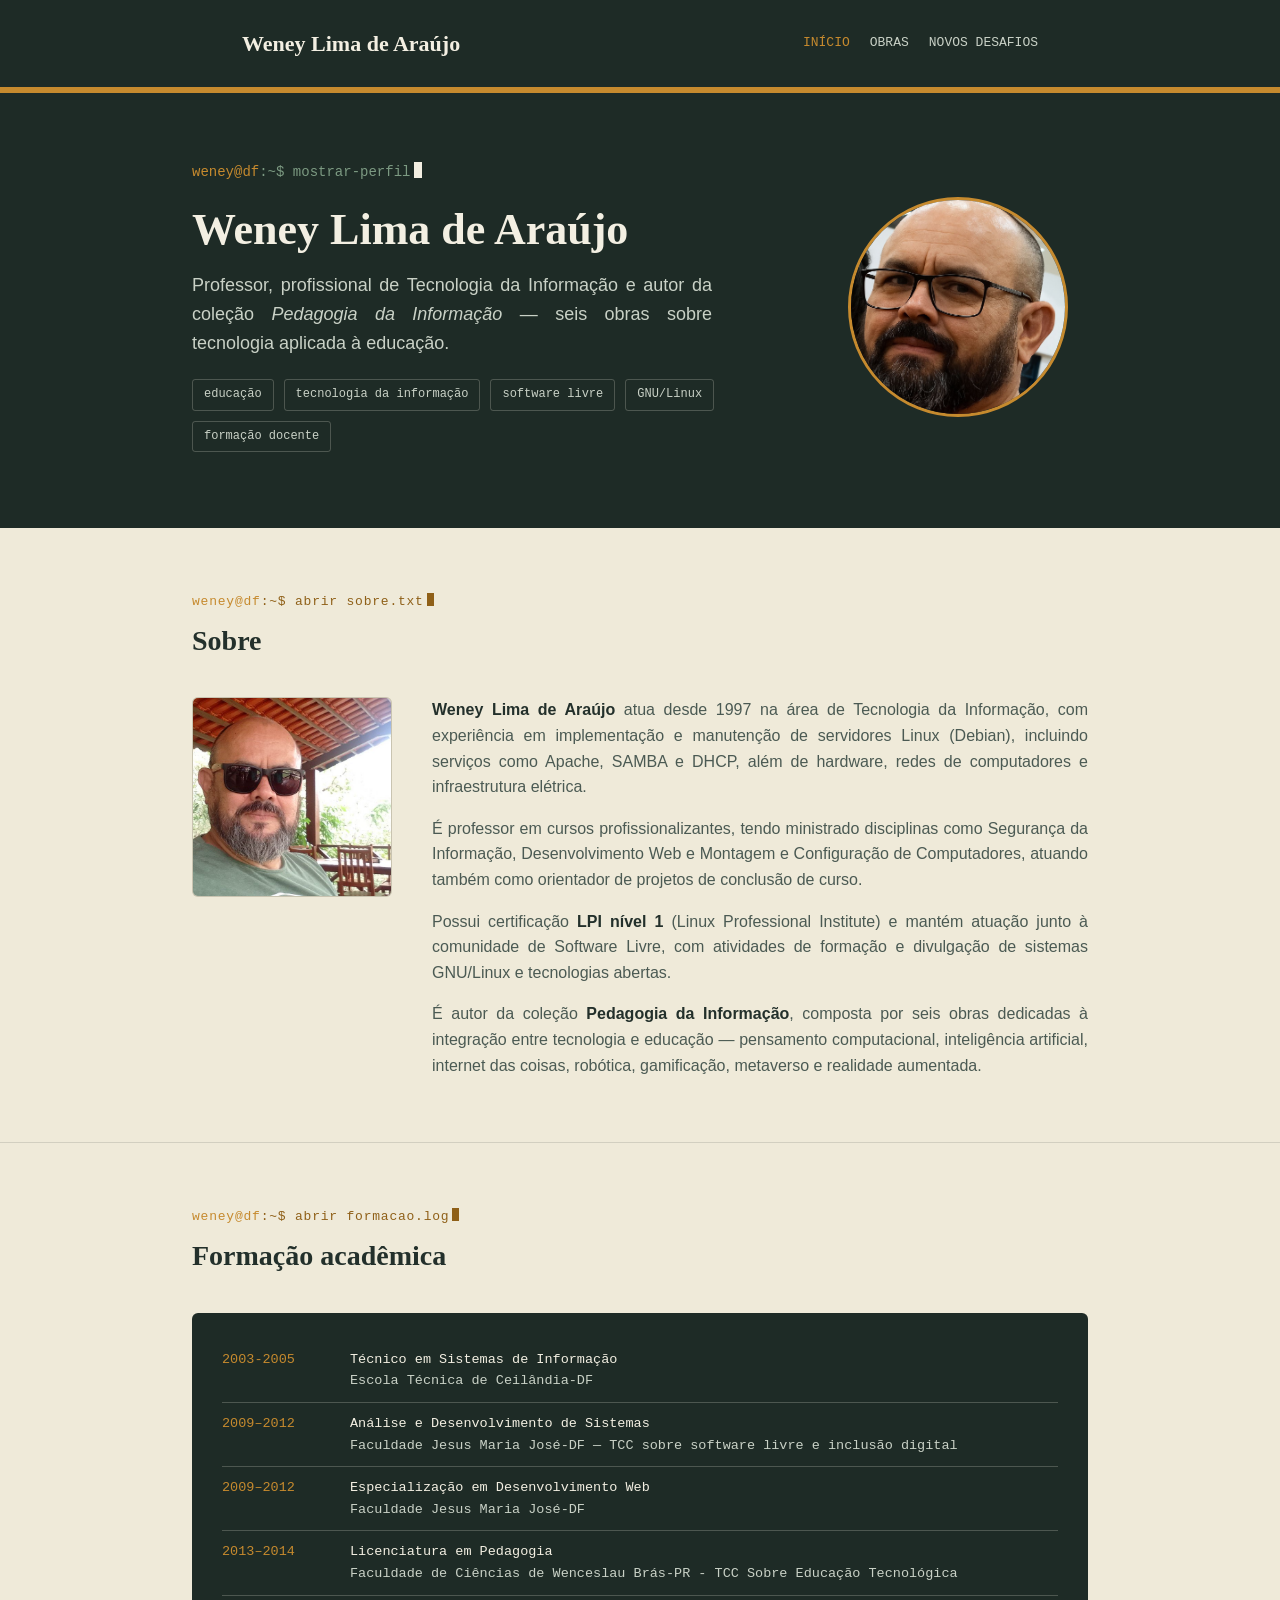
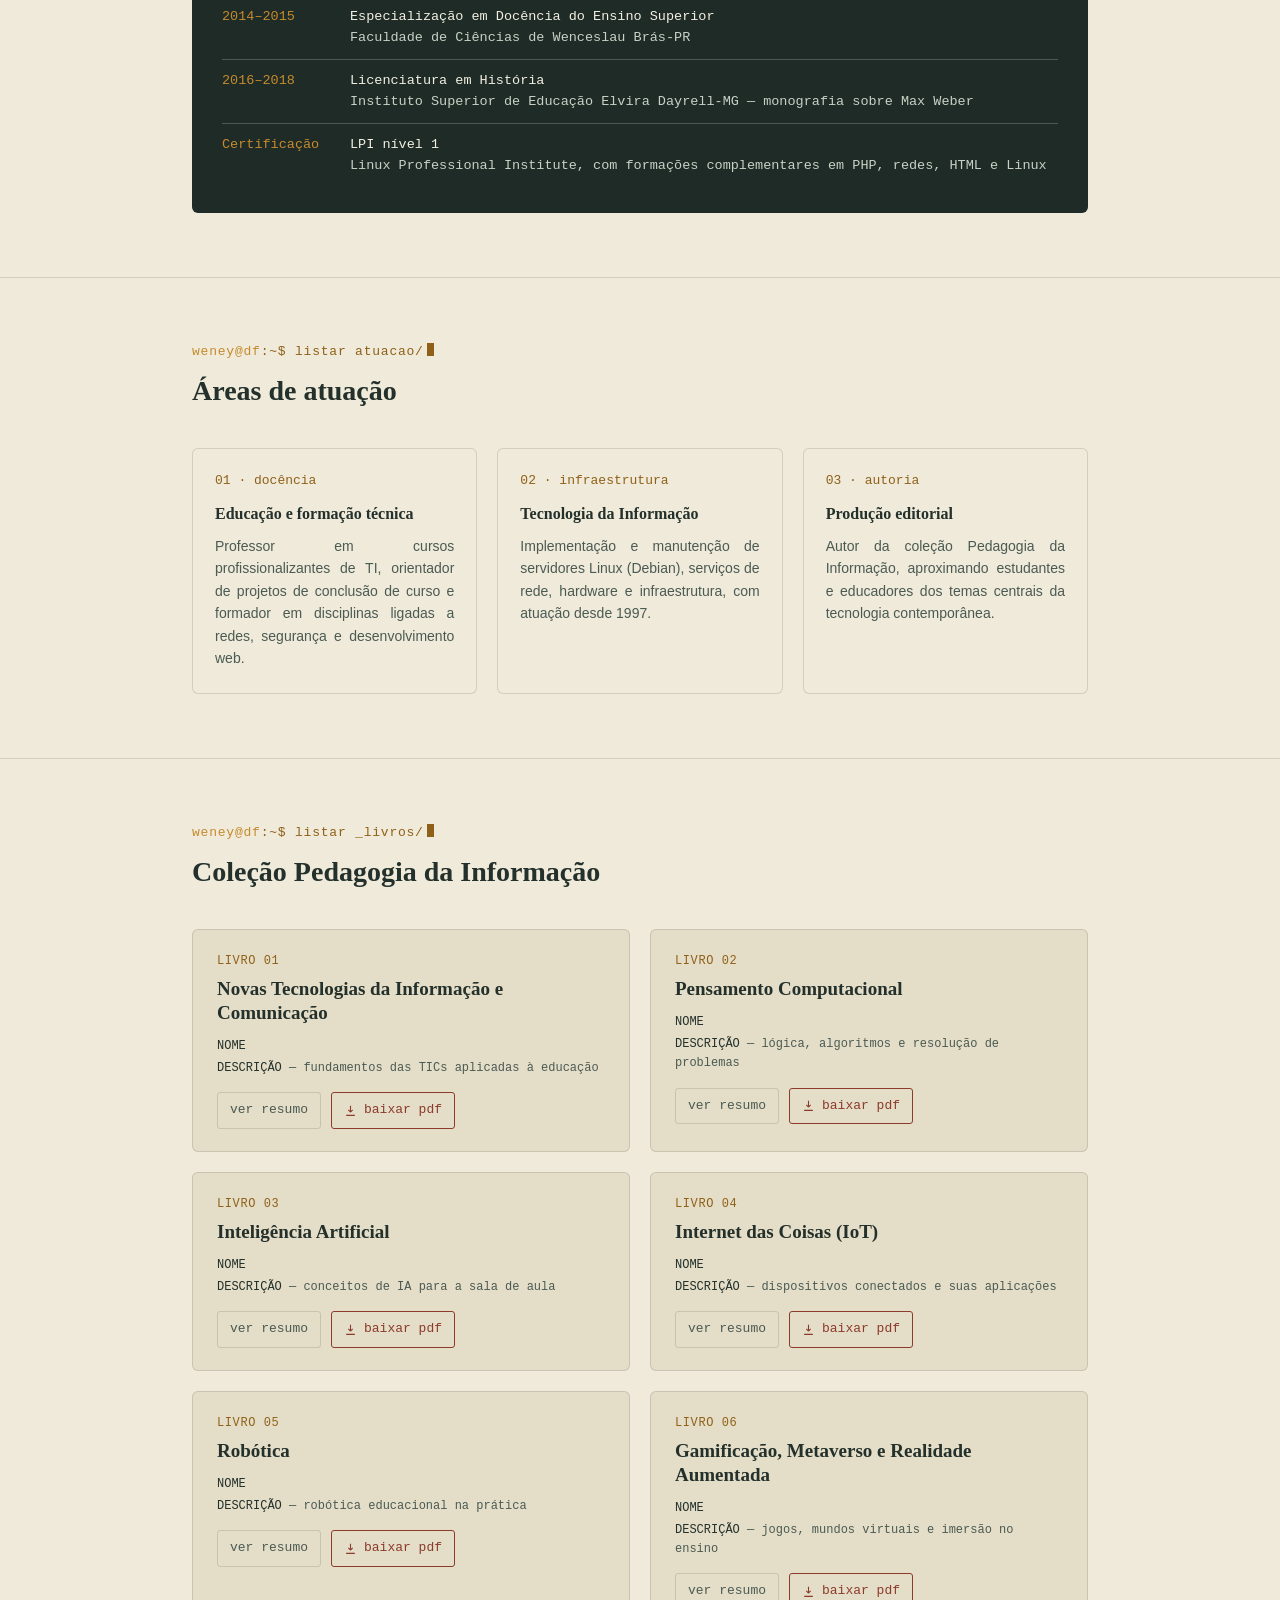
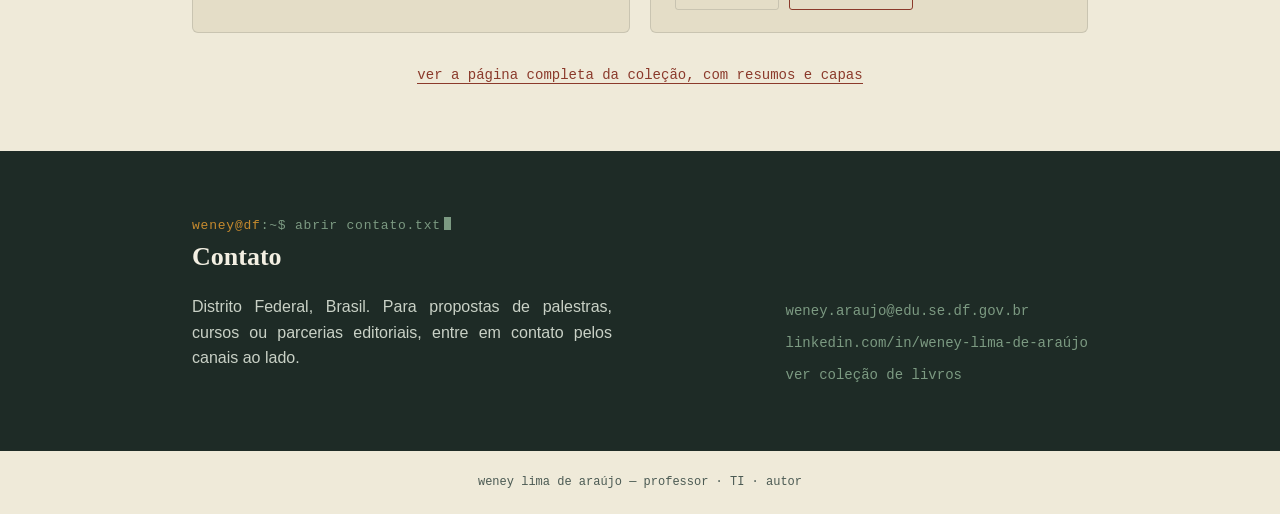
==== index.html @ 9230e6cb "Add files via upload" ====
<!DOCTYPE html>
<html lang="pt-BR">

<head>
  <meta charset="UTF-8">
  <meta name="viewport" content="width=device-width, initial-scale=1.0">
  <title>Weney Lima de Araújo — Professor · TI · Autor</title>
  <link rel="stylesheet" href="_css/shared.css">
  <link rel="stylesheet" href="_css/index.css">
</head>

<body>

  <div class="topbar">
    <div class="wrap">
      <h1>Weney Lima de Araújo</h1>
      <nav class="sitenav">
        <a href="index.html" class="active">INÍCIO</a>
        <a href="livros.html">OBRAS</a>
        <a href="novos_desafios.html">NOVOS DESAFIOS</a>
      </nav>
    </div>
  </div>

  <header class="hero">
    <div class="wrap">
      <div>
        <div class="terminal"><span class="path">weney@df</span>:~$ mostrar-perfil<span class="cursor"></span></div>
        <h1>Weney Lima de Araújo</h1>
        <p class="role">Professor, profissional de Tecnologia da Informação e autor da coleção <em>Pedagogia da
            Informação</em> — seis obras sobre tecnologia aplicada à educação.</p>
        <div class="tags">
          <span class="tag">educação</span>
          <span class="tag">tecnologia da informação</span>
          <span class="tag">software livre</span>
          <span class="tag">GNU/Linux</span>
          <span class="tag">formação docente</span>
        </div>
      </div>
      <div class="portrait">
        <img src="_images/foto1.jpg" alt="Foto de Weney Lima de Araújo"
          onerror="this.style.display='none'; this.nextElementSibling.style.display='flex';">
        <div class="fallback"
          style="display:none; flex-direction:column; align-items:center; justify-content:center; height:100%;">coloque
          a foto em<br><b>_images/foto1.jpg</b></div>
      </div>
    </div>
  </header>

  <section id="sobre">
    <div class="wrap reveal">
      <div class="section-head">
        <div class="eyebrow"><span class="path">weney@df</span>:~$ abrir sobre.txt<span class="cursor"></span></div>
        <h2>Sobre</h2>
      </div>
      <div class="about-grid">
        <div class="about-photo">
          <img src="_images/foto2.jpg" alt="Foto de Weney Lima de Araújo"
            onerror="this.style.display='none'; this.nextElementSibling.style.display='flex';">
          <div class="fallback" style="display:none; align-items:center; justify-content:center; height:100%;">coloque a
            foto em<br><b>_images/foto2.jpg</b></div>
        </div>
        <div class="about-text">
          <p><strong>Weney Lima de Araújo</strong> atua desde 1997 na área de Tecnologia da Informação, com experiência
            em implementação e manutenção de servidores Linux (Debian), incluindo serviços como Apache, SAMBA e DHCP,
            além de hardware, redes de computadores e infraestrutura elétrica.</p>
          <p>É professor em cursos profissionalizantes, tendo ministrado disciplinas como Segurança da Informação,
            Desenvolvimento Web e Montagem e Configuração de Computadores, atuando também como orientador de projetos de
            conclusão de curso.</p>
          <p>Possui certificação <strong>LPI nível 1</strong> (Linux Professional Institute) e mantém atuação junto à
            comunidade de Software Livre, com atividades de formação e divulgação de sistemas GNU/Linux e tecnologias
            abertas.</p>
          <p>É autor da coleção <strong>Pedagogia da Informação</strong>, composta por seis obras dedicadas à integração
            entre tecnologia e educação — pensamento computacional, inteligência artificial, internet das coisas,
            robótica, gamificação, metaverso e realidade aumentada.</p>
        </div>
      </div>
    </div>
  </section>

  <section id="formacao">
    <div class="wrap reveal">
      <div class="section-head">
        <div class="eyebrow"><span class="path">weney@df</span>:~$ abrir formacao.log<span class="cursor"></span></div>
        <h2>Formação acadêmica</h2>
      </div>
      <div class="log">
        <div class="line">
          <div class="yr">2003-2005</div>
          <div class="desc"><b>Técnico em Sistemas de Informação</b><br><span>Escola Técnica de Ceilândia-DF</span>
          </div>
        </div>
        <div class="line">
          <div class="yr">2009–2012</div>
          <div class="desc"><b>Análise e Desenvolvimento de Sistemas</b><br><span>Faculdade Jesus Maria José-DF — TCC
              sobre software livre e inclusão digital</span></div>
        </div>
        <div class="line">
          <div class="yr">2009–2012</div>
          <div class="desc"><b>Especialização em Desenvolvimento Web</b><br><span>Faculdade Jesus Maria José-DF</span>
          </div>
        </div>
        <div class="line">
          <div class="yr">2013–2014</div>
          <div class="desc"><b>Licenciatura em Pedagogia</b><br><span>Faculdade de Ciências de Wenceslau Brás-PR - TCC Sobre Educação
              Tecnológica</span></div>
        </div>
        <div class="line">
          <div class="yr">2014–2015</div>
          <div class="desc"><b>Especialização em Docência do Ensino Superior</b><br><span>Faculdade de Ciências de
              Wenceslau Brás-PR</span></div>
        </div>
        <div class="line">
          <div class="yr">2016–2018</div>
          <div class="desc"><b>Licenciatura em História</b><br><span>Instituto Superior de Educação Elvira Dayrell-MG —
              monografia sobre Max Weber</span></div>
        </div>
        <div class="line">
          <div class="yr">Certificação</div>
          <div class="desc"><b>LPI nível 1</b><br><span>Linux Professional Institute, com formações complementares em
              PHP, redes, HTML e Linux</span></div>
        </div>
      </div>
    </div>
  </section>

  <section id="atuacao">
    <div class="wrap reveal">
      <div class="section-head">
        <div class="eyebrow"><span class="path">weney@df</span>:~$ listar atuacao/<span class="cursor"></span></div>
        <h2>Áreas de atuação</h2>
      </div>
      <div class="pillars">
        <div class="pillar">
          <div class="glyph">01 · docência</div>
          <h3>Educação e formação técnica</h3>
          <p>Professor em cursos profissionalizantes de TI, orientador de projetos de conclusão de curso e formador em
            disciplinas ligadas a redes, segurança e desenvolvimento web.</p>
        </div>
        <div class="pillar">
          <div class="glyph">02 · infraestrutura</div>
          <h3>Tecnologia da Informação</h3>
          <p>Implementação e manutenção de servidores Linux (Debian), serviços de rede, hardware e infraestrutura, com
            atuação desde 1997.</p>
        </div>
        <div class="pillar">
          <div class="glyph">03 · autoria</div>
          <h3>Produção editorial</h3>
          <p>Autor da coleção Pedagogia da Informação, aproximando estudantes e educadores dos temas centrais da
            tecnologia contemporânea.</p>
        </div>
      </div>
    </div>
  </section>

  <section id="livros">
    <div class="wrap reveal">
      <div class="section-head">
        <div class="eyebrow"><span class="path">weney@df</span>:~$ listar _livros/<span class="cursor"></span></div>
        <h2>Coleção Pedagogia da Informação</h2>
      </div>
      <div class="books">

        <div class="book">
          <div class="num">LIVRO 01</div>
          <h3>Novas Tecnologias da Informação e Comunicação</h3>
          <div class="field"><b>NOME</b></div>
          <div class="field"><b>DESCRIÇÃO</b> — fundamentos das TICs aplicadas à educação</div>
          <div class="book-actions">
            <a class="download secondary" href="livros.html#livro01">ver resumo</a>
            <a class="download" href="_livros/livro01-novas-tecnologia-da-informacao.pdf" download>
              <svg viewBox="0 0 24 24" fill="none" stroke="currentColor" stroke-width="2">
                <path d="M12 3v12m0 0l-4-4m4 4l4-4M4 21h16" />
              </svg>
              baixar pdf
            </a>
          </div>
        </div>

        <div class="book">
          <div class="num">LIVRO 02</div>
          <h3>Pensamento Computacional</h3>
          <div class="field"><b>NOME</b></div>
          <div class="field"><b>DESCRIÇÃO</b> — lógica, algoritmos e resolução de problemas</div>
          <div class="book-actions">
            <a class="download secondary" href="livros.html#livro02">ver resumo</a>
            <a class="download" href="_livros/livro02-pensamento-computacional.pdf" download>
              <svg viewBox="0 0 24 24" fill="none" stroke="currentColor" stroke-width="2">
                <path d="M12 3v12m0 0l-4-4m4 4l4-4M4 21h16" />
              </svg>
              baixar pdf
            </a>
          </div>
        </div>

        <div class="book">
          <div class="num">LIVRO 03</div>
          <h3>Inteligência Artificial</h3>
          <div class="field"><b>NOME</b></div>
          <div class="field"><b>DESCRIÇÃO</b> — conceitos de IA para a sala de aula</div>
          <div class="book-actions">
            <a class="download secondary" href="livros.html#livro03">ver resumo</a>
            <a class="download" href="_livros/livro03-inteligencia-artificial.pdf" download>
              <svg viewBox="0 0 24 24" fill="none" stroke="currentColor" stroke-width="2">
                <path d="M12 3v12m0 0l-4-4m4 4l4-4M4 21h16" />
              </svg>
              baixar pdf
            </a>
          </div>
        </div>

        <div class="book">
          <div class="num">LIVRO 04</div>
          <h3>Internet das Coisas (IoT)</h3>
          <div class="field"><b>NOME</b></div>
          <div class="field"><b>DESCRIÇÃO</b> — dispositivos conectados e suas aplicações</div>
          <div class="book-actions">
            <a class="download secondary" href="livros.html#livro04">ver resumo</a>
            <a class="download" href="_livros/livro04-internet-das-coisas.pdf" download>
              <svg viewBox="0 0 24 24" fill="none" stroke="currentColor" stroke-width="2">
                <path d="M12 3v12m0 0l-4-4m4 4l4-4M4 21h16" />
              </svg>
              baixar pdf
            </a>
          </div>
        </div>

        <div class="book">
          <div class="num">LIVRO 05</div>
          <h3>Robótica</h3>
          <div class="field"><b>NOME</b></div>
          <div class="field"><b>DESCRIÇÃO</b> — robótica educacional na prática</div>
          <div class="book-actions">
            <a class="download secondary" href="livros.html#livro05">ver resumo</a>
            <a class="download" href="_livros/livro05-robotica.pdf" download>
              <svg viewBox="0 0 24 24" fill="none" stroke="currentColor" stroke-width="2">
                <path d="M12 3v12m0 0l-4-4m4 4l4-4M4 21h16" />
              </svg>
              baixar pdf
            </a>
          </div>
        </div>

        <div class="book">
          <div class="num">LIVRO 06</div>
          <h3>Gamificação, Metaverso e Realidade Aumentada</h3>
          <div class="field"><b>NOME</b></div>
          <div class="field"><b>DESCRIÇÃO</b> — jogos, mundos virtuais e imersão no ensino</div>
          <div class="book-actions">
            <a class="download secondary" href="livros.html#livro06">ver resumo</a>
            <a class="download" href="_livros/livro06-gamificacao-metaverso-realidade-aumentada.pdf" download>
              <svg viewBox="0 0 24 24" fill="none" stroke="currentColor" stroke-width="2">
                <path d="M12 3v12m0 0l-4-4m4 4l4-4M4 21h16" />
              </svg>
              baixar pdf
            </a>
          </div>
        </div>

      </div>
      <div class="books-more"><a href="livros.html">ver a página completa da coleção, com resumos e capas</a></div>
    </div>
  </section>

  <section class="contact" id="contato">
    <div class="wrap reveal">
      <div>
        <div class="eyebrow"><span class="path">weney@df</span>:~$ abrir contato.txt<span class="cursor"></span></div>
        <h2>Contato</h2>
        <p>Distrito Federal, Brasil. Para propostas de palestras, cursos ou parcerias editoriais, entre em contato pelos
          canais ao lado.</p>
      </div>
      <div class="contact-links">
        <a href="mailto:weney.araujo@edu.se.df.gov.br">weney.araujo@edu.se.df.gov.br</a>
        <a href="https://www.linkedin.com/in/weney-lima-de-ara%C3%BAjo-112aa643/" target="_blank"
          rel="noopener">linkedin.com/in/weney-lima-de-araújo</a>
        <a href="livros.html">ver coleção de livros</a>
      </div>
    </div>
  </section>

  <footer>weney lima de araújo — professor · TI · autor</footer>

  <script>
    var els = document.querySelectorAll('.reveal');
    var io = new IntersectionObserver(function (entries) {
      entries.forEach(function (e) {
        if (e.isIntersecting) { e.target.classList.add('in'); io.unobserve(e.target); }
      });
    }, { threshold: 0.12 });
    els.forEach(function (el) { io.observe(el); });
  </script>

</body>

</html>
---- _css/shared.css ----
p {
  text-align: justify;
}

:root {
  --font-display: Georgia, Cambria, 'Times New Roman', serif;
  --font-sans: -apple-system, BlinkMacSystemFont, 'Segoe UI', Roboto, Arial, sans-serif;
  --font-mono: ui-monospace, 'Courier New', Consolas, monospace;
  --paper: #EFEAD9;
  --paper-2: #E4DDC7;
  --ink: #23302B;
  --ink-soft: #4B5A53;
  --board: #1E2B26;
  --board-2: #28382F;
  --chalk: #F3EFE2;
  --chalk-soft: #C9D1C6;
  --gold: #C68A2E;
  --gold-dark: #8F6018;
  --leather: #8B3A2B;
  --sage: #7C9A82;
  --rule: rgba(35, 48, 43, 0.14);
  --rule-chalk: rgba(243, 239, 226, 0.22);
}

* {
  box-sizing: border-box;
}

html {
  scroll-behavior: smooth;
}

body {
  margin: 0;
  background: var(--paper);
  color: var(--ink);
  font-family: var(--font-sans);
  line-height: 1.6;
}

h1,
h2,
h3 {
  font-family: var(--font-display);
  font-weight: 700;
  margin: 0;
  color: var(--ink);
}

a {
  color: var(--leather);
}

.mono {
  font-family: var(--font-mono);
}

.eyebrow {
  font-family: var(--font-mono);
  font-size: 13px;
  letter-spacing: .06em;
  color: var(--gold-dark);
}

.eyebrow .path {
  color: var(--gold);
}

.eyebrow .cursor {
  display: inline-block;
  width: 7px;
  height: 13px;
  background: var(--gold-dark);
  margin-left: 3px;
  vertical-align: -1px;
  animation: blink 1.1s steps(1) infinite;
}

@keyframes blink {
  50% {
    opacity: 0;
  }
}

/* NAV — padrão único, igual nas três páginas */
.topbar {
  background: var(--board);
  color: var(--chalk);
  padding: 26px 0;
  border-bottom: 6px solid var(--gold);
}

.topbar .wrap {
  max-width: 860px;
  display: flex;
  align-items: center;
  justify-content: space-between;
  flex-wrap: wrap;
  gap: 12px;
}

.topbar h1 {
  color: var(--chalk);
  font-size: 22px;
}

.sitenav {
  display: flex;
  gap: 20px;
  font-family: var(--font-mono);
  font-size: 13px;
}

.sitenav a {
  color: var(--chalk-soft);
  text-decoration: none;
}

.sitenav a:hover {
  color: var(--gold);
}

.sitenav a.active {
  color: var(--gold);
}
---- _css/index.css ----
.wrap {
  max-width: 960px;
  margin: 0 auto;
  padding: 0 32px;
}

.contact .eyebrow {
  color: var(--sage);
}

.contact .eyebrow .cursor {
  background: var(--sage);
}

/* HERO — quadro-negro */
.hero {
  position: relative;
  background: var(--board);
  color: var(--chalk);
  padding: 68px 0 76px;
}

.hero .wrap {
  display: grid;
  grid-template-columns: 1fr 240px;
  gap: 48px;
  align-items: center;
}

.terminal {
  font-family: var(--font-mono);
  font-size: 14px;
  color: var(--sage);
  margin-bottom: 22px;
}

.terminal .path {
  color: var(--gold);
}

.terminal .cursor {
  display: inline-block;
  width: 8px;
  height: 16px;
  background: var(--chalk);
  margin-left: 4px;
  vertical-align: -2px;
  animation: blink 1.1s steps(1) infinite;
}

.hero h1 {
  color: var(--chalk);
  font-size: 44px;
  line-height: 1.08;
  margin-bottom: 10px;
}

.hero .role {
  font-size: 18px;
  color: var(--chalk-soft);
  max-width: 520px;
}

.hero .tags {
  margin-top: 22px;
  display: flex;
  flex-wrap: wrap;
  gap: 10px;
}

.tag {
  font-family: var(--font-mono);
  font-size: 12px;
  padding: 5px 11px;
  border: 1px solid var(--rule-chalk);
  border-radius: 3px;
  color: var(--chalk-soft);
}

.portrait {
  width: 220px;
  height: 220px;
  border-radius: 50%;
  border: 3px solid var(--gold);
  overflow: hidden;
  background: var(--board-2);
  display: flex;
  align-items: center;
  justify-content: center;
}

.portrait img {
  width: 100%;
  height: 100%;
  object-fit: cover;
  display: block;
}

.portrait .fallback {
  font-family: var(--font-mono);
  font-size: 11px;
  color: var(--chalk-soft);
  text-align: center;
  padding: 0 20px;
}

/* SEÇÕES */
section {
  padding: 64px 0;
}

section+section {
  border-top: 1px solid var(--rule);
}

.section-head {
  margin-bottom: 34px;
}

.section-head h2 {
  font-size: 28px;
  margin-top: 6px;
}

/* SOBRE */
.about-grid {
  display: grid;
  grid-template-columns: 200px 1fr;
  gap: 40px;
  align-items: start;
}

.about-photo {
  width: 100%;
  aspect-ratio: 1/1;
  border-radius: 6px;
  overflow: hidden;
  background: var(--paper-2);
  border: 1px solid var(--rule);
  display: flex;
  align-items: center;
  justify-content: center;
}

.about-photo img {
  width: 100%;
  height: 100%;
  object-fit: cover;
  display: block;
}

.about-photo .fallback {
  font-family: var(--font-mono);
  font-size: 11px;
  color: var(--ink-soft);
  text-align: center;
  padding: 0 16px;
}

.about-text p {
  margin: 0 0 16px;
  color: var(--ink-soft);
}

.about-text p:last-child {
  margin-bottom: 0;
}

.about-text strong {
  color: var(--ink);
}

/* REGISTRO / LINHA DO TEMPO */
.log {
  background: var(--board);
  border-radius: 6px;
  padding: 26px 30px;
  color: var(--chalk-soft);
  font-family: var(--font-mono);
  font-size: 13.5px;
}

.log .line {
  display: grid;
  grid-template-columns: 110px 1fr;
  gap: 18px;
  padding: 10px 0;
  border-bottom: 1px solid var(--rule-chalk);
}

.log .line:last-child {
  border-bottom: none;
}

.log .yr {
  color: var(--gold);
}

.log .desc b {
  color: var(--chalk);
  font-weight: 500;
}

.log .desc span {
  color: var(--chalk-soft);
}

/* LIVROS */
.books {
  display: grid;
  grid-template-columns: 1fr 1fr;
  gap: 20px;
}

.book {
  background: var(--paper-2);
  border: 1px solid var(--rule);
  border-radius: 6px;
  padding: 22px 24px;
}

.book .num {
  font-family: var(--font-mono);
  font-size: 12px;
  color: var(--gold-dark);
  letter-spacing: .05em;
}

.book h3 {
  font-size: 19px;
  margin: 6px 0 12px;
  line-height: 1.25;
}

.book .field {
  font-family: var(--font-mono);
  font-size: 12px;
  color: var(--ink-soft);
  margin-bottom: 3px;
}

.book .field b {
  color: var(--ink);
  font-weight: 500;
}

.book-actions {
  display: flex;
  flex-wrap: wrap;
  gap: 10px;
  margin-top: 14px;
}

.download {
  display: inline-flex;
  align-items: center;
  gap: 7px;
  font-family: var(--font-mono);
  font-size: 13px;
  color: var(--leather);
  text-decoration: none;
  border: 1px solid var(--leather);
  border-radius: 3px;
  padding: 7px 12px;
}

.download:hover {
  background: var(--leather);
  color: var(--chalk);
}

.download svg {
  width: 13px;
  height: 13px;
}

.download.secondary {
  color: var(--ink-soft);
  border-color: var(--rule);
}

.download.secondary:hover {
  background: var(--ink-soft);
  color: var(--paper);
  border-color: var(--ink-soft);
}

.books-more {
  margin-top: 28px;
  text-align: center;
}

.books-more a {
  font-family: var(--font-mono);
  font-size: 14px;
  color: var(--leather);
  text-decoration: none;
  border-bottom: 1px solid var(--leather);
}

/* ATUAÇÃO */
.pillars {
  display: grid;
  grid-template-columns: repeat(3, 1fr);
  gap: 20px;
}

.pillar {
  padding: 22px 22px 24px;
  border: 1px solid var(--rule);
  border-radius: 6px;
  background: var(--paper);
}

.pillar .glyph {
  font-family: var(--font-mono);
  font-size: 13px;
  color: var(--gold-dark);
  margin-bottom: 10px;
}

.pillar h3 {
  font-size: 16px;
  margin-bottom: 8px;
}

.pillar p {
  color: var(--ink-soft);
  font-size: 14px;
  margin: 0;
}

/* CONTATO */
.contact {
  background: var(--board);
  color: var(--chalk);
}

.contact .wrap {
  display: flex;
  flex-wrap: wrap;
  justify-content: space-between;
  align-items: flex-end;
  gap: 24px;
}

.contact h2 {
  color: var(--chalk);
  font-size: 26px;
}

.contact p {
  color: var(--chalk-soft);
  max-width: 420px;
}

.contact-links {
  display: flex;
  flex-direction: column;
  gap: 10px;
  font-family: var(--font-mono);
  font-size: 14px;
}

.contact-links a {
  color: var(--sage);
  text-decoration: none;
}

.contact-links a:hover {
  text-decoration: underline;
}

footer {
  text-align: center;
  padding: 22px 0;
  font-family: var(--font-mono);
  font-size: 12px;
  color: var(--ink-soft);
}

.reveal {
  opacity: 0;
  transform: translateY(14px);
  transition: opacity .5s ease, transform .5s ease;
}

.reveal.in {
  opacity: 1;
  transform: none;
}

@media (max-width:760px) {
  .hero .wrap {
    grid-template-columns: 1fr;
    text-align: left;
  }

  .portrait {
    width: 140px;
    height: 140px;
  }

  .about-grid {
    grid-template-columns: 1fr;
  }

  .about-photo {
    width: 160px;
  }

  .books {
    grid-template-columns: 1fr;
  }

  .pillars {
    grid-template-columns: 1fr;
  }

  .hero h1 {
    font-size: 32px;
  }

  .log .line {
    grid-template-columns: 80px 1fr;
  }
}
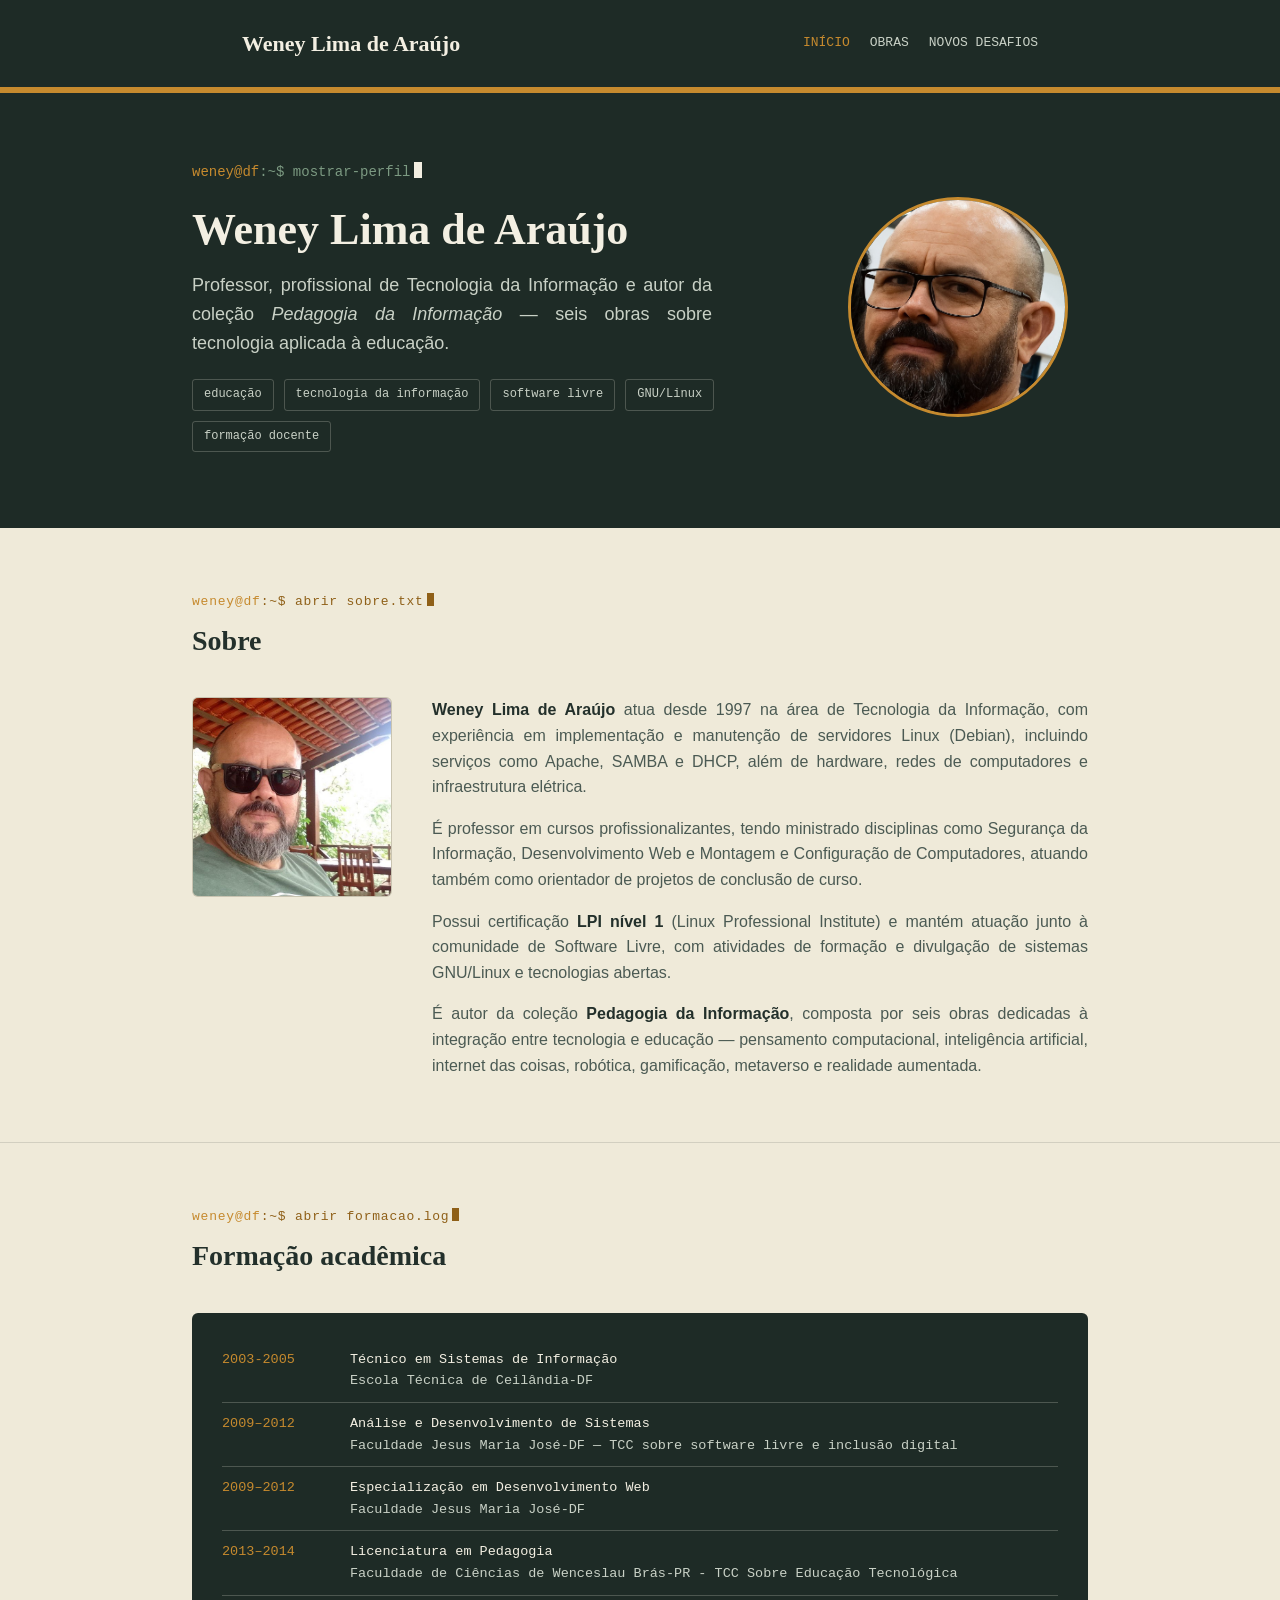
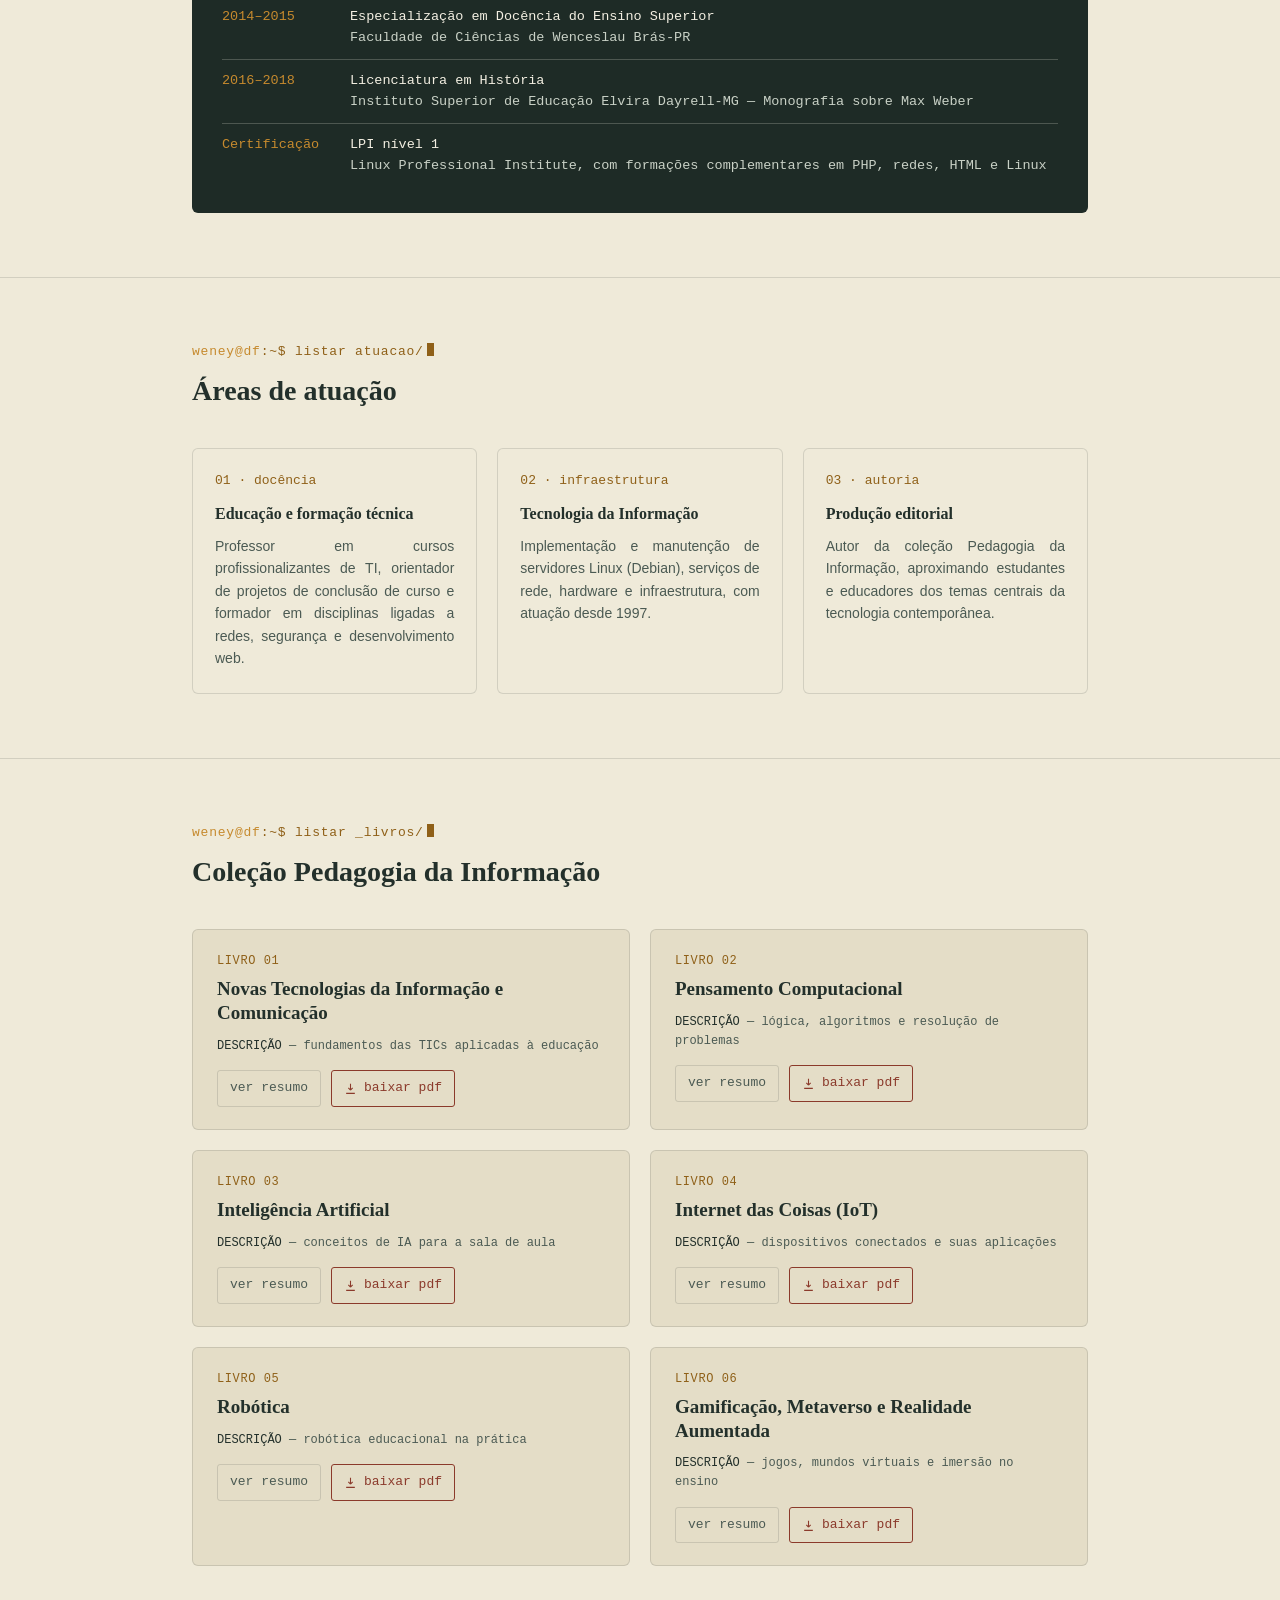
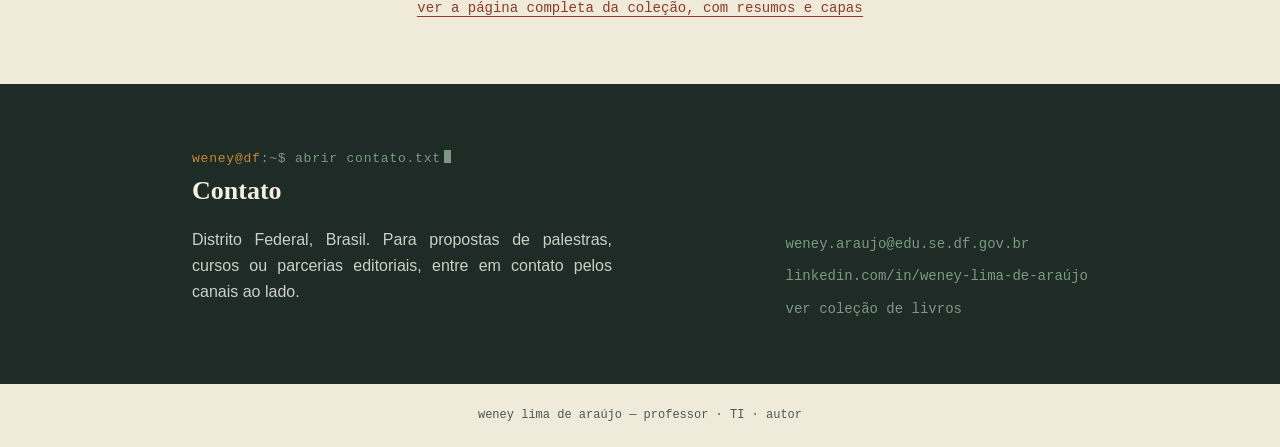
==== commit 6027b683: "Add files via upload" ====
--- a/index.html
+++ b/index.html
@@ -113,7 +113,7 @@
         <div class="line">
           <div class="yr">2016–2018</div>
           <div class="desc"><b>Licenciatura em História</b><br><span>Instituto Superior de Educação Elvira Dayrell-MG —
-              monografia sobre Max Weber</span></div>
+              Monografia sobre Max Weber</span></div>
         </div>
         <div class="line">
           <div class="yr">Certificação</div>
@@ -164,7 +164,6 @@
         <div class="book">
           <div class="num">LIVRO 01</div>
           <h3>Novas Tecnologias da Informação e Comunicação</h3>
-          <div class="field"><b>NOME</b></div>
           <div class="field"><b>DESCRIÇÃO</b> — fundamentos das TICs aplicadas à educação</div>
           <div class="book-actions">
             <a class="download secondary" href="livros.html#livro01">ver resumo</a>
@@ -180,7 +179,6 @@
         <div class="book">
           <div class="num">LIVRO 02</div>
           <h3>Pensamento Computacional</h3>
-          <div class="field"><b>NOME</b></div>
           <div class="field"><b>DESCRIÇÃO</b> — lógica, algoritmos e resolução de problemas</div>
           <div class="book-actions">
             <a class="download secondary" href="livros.html#livro02">ver resumo</a>
@@ -196,7 +194,6 @@
         <div class="book">
           <div class="num">LIVRO 03</div>
           <h3>Inteligência Artificial</h3>
-          <div class="field"><b>NOME</b></div>
           <div class="field"><b>DESCRIÇÃO</b> — conceitos de IA para a sala de aula</div>
           <div class="book-actions">
             <a class="download secondary" href="livros.html#livro03">ver resumo</a>
@@ -212,7 +209,6 @@
         <div class="book">
           <div class="num">LIVRO 04</div>
           <h3>Internet das Coisas (IoT)</h3>
-          <div class="field"><b>NOME</b></div>
           <div class="field"><b>DESCRIÇÃO</b> — dispositivos conectados e suas aplicações</div>
           <div class="book-actions">
             <a class="download secondary" href="livros.html#livro04">ver resumo</a>
@@ -228,7 +224,6 @@
         <div class="book">
           <div class="num">LIVRO 05</div>
           <h3>Robótica</h3>
-          <div class="field"><b>NOME</b></div>
           <div class="field"><b>DESCRIÇÃO</b> — robótica educacional na prática</div>
           <div class="book-actions">
             <a class="download secondary" href="livros.html#livro05">ver resumo</a>
@@ -244,7 +239,6 @@
         <div class="book">
           <div class="num">LIVRO 06</div>
           <h3>Gamificação, Metaverso e Realidade Aumentada</h3>
-          <div class="field"><b>NOME</b></div>
           <div class="field"><b>DESCRIÇÃO</b> — jogos, mundos virtuais e imersão no ensino</div>
           <div class="book-actions">
             <a class="download secondary" href="livros.html#livro06">ver resumo</a>
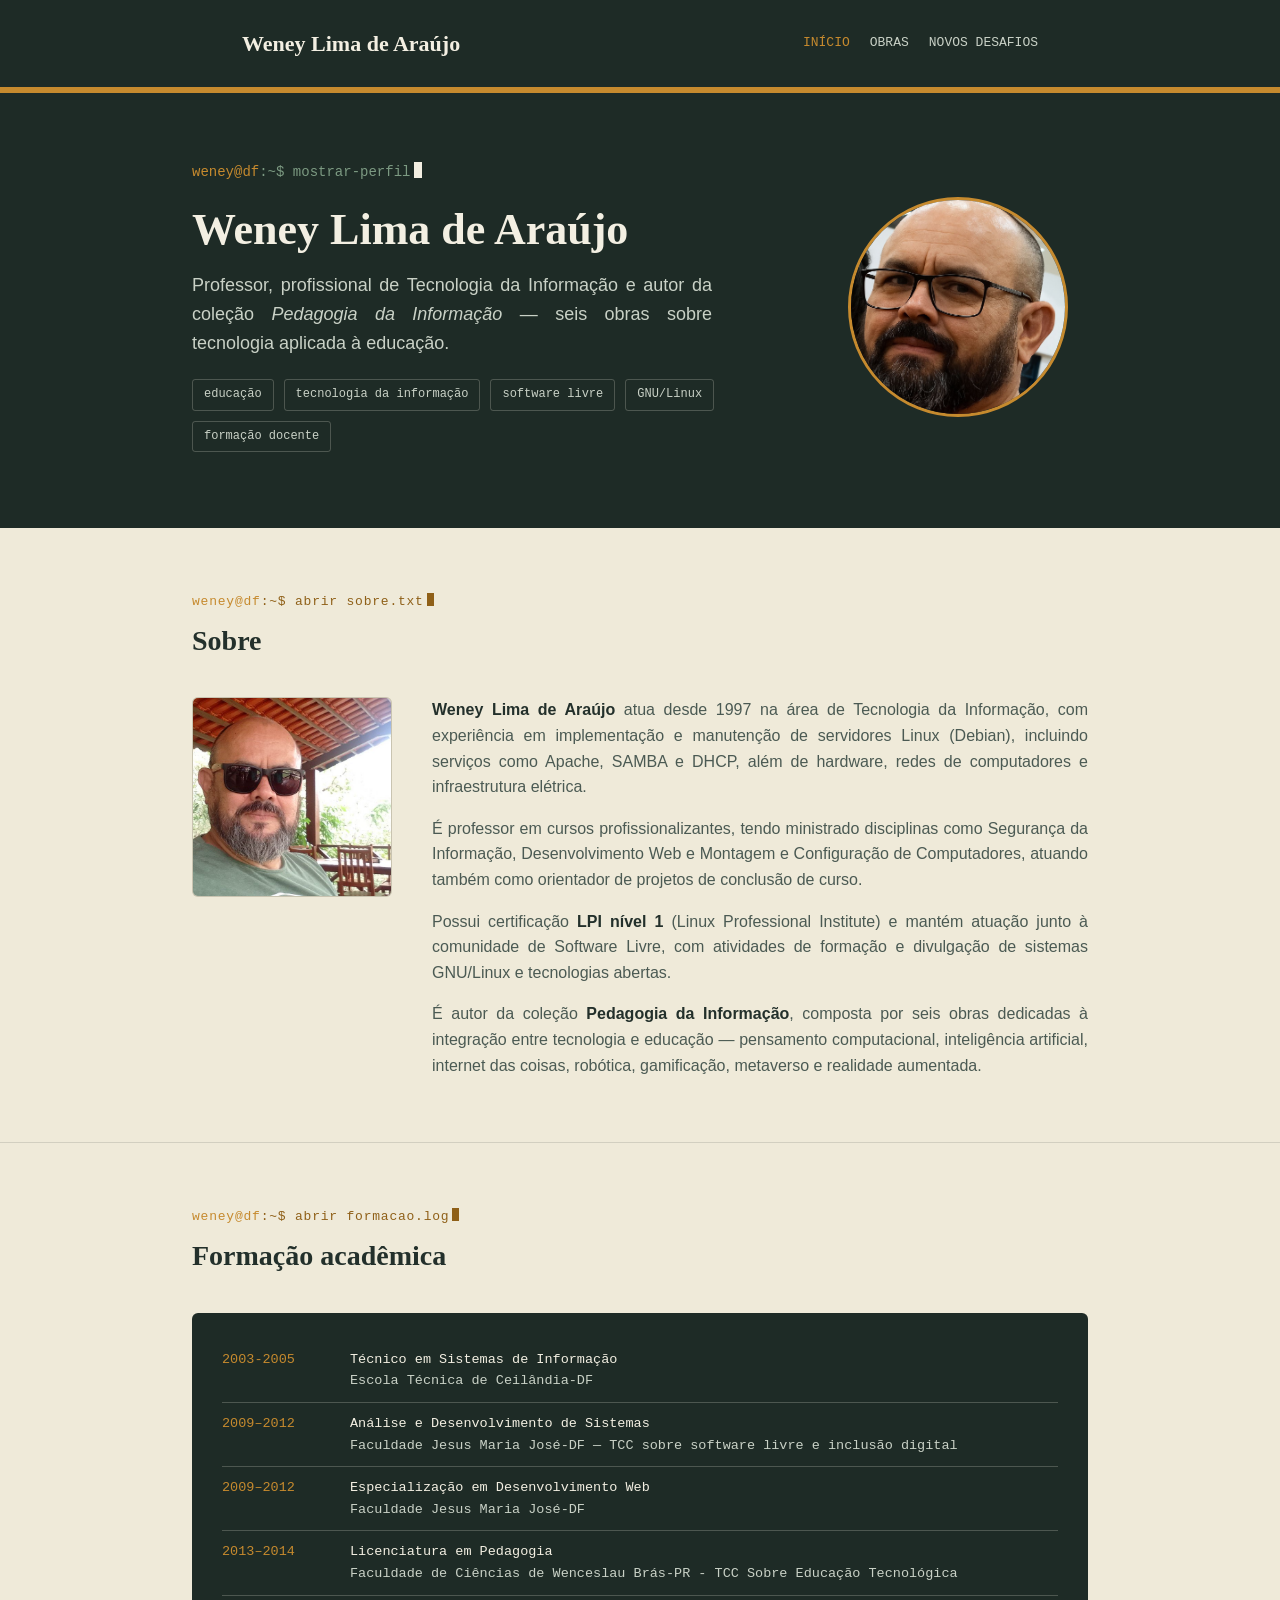
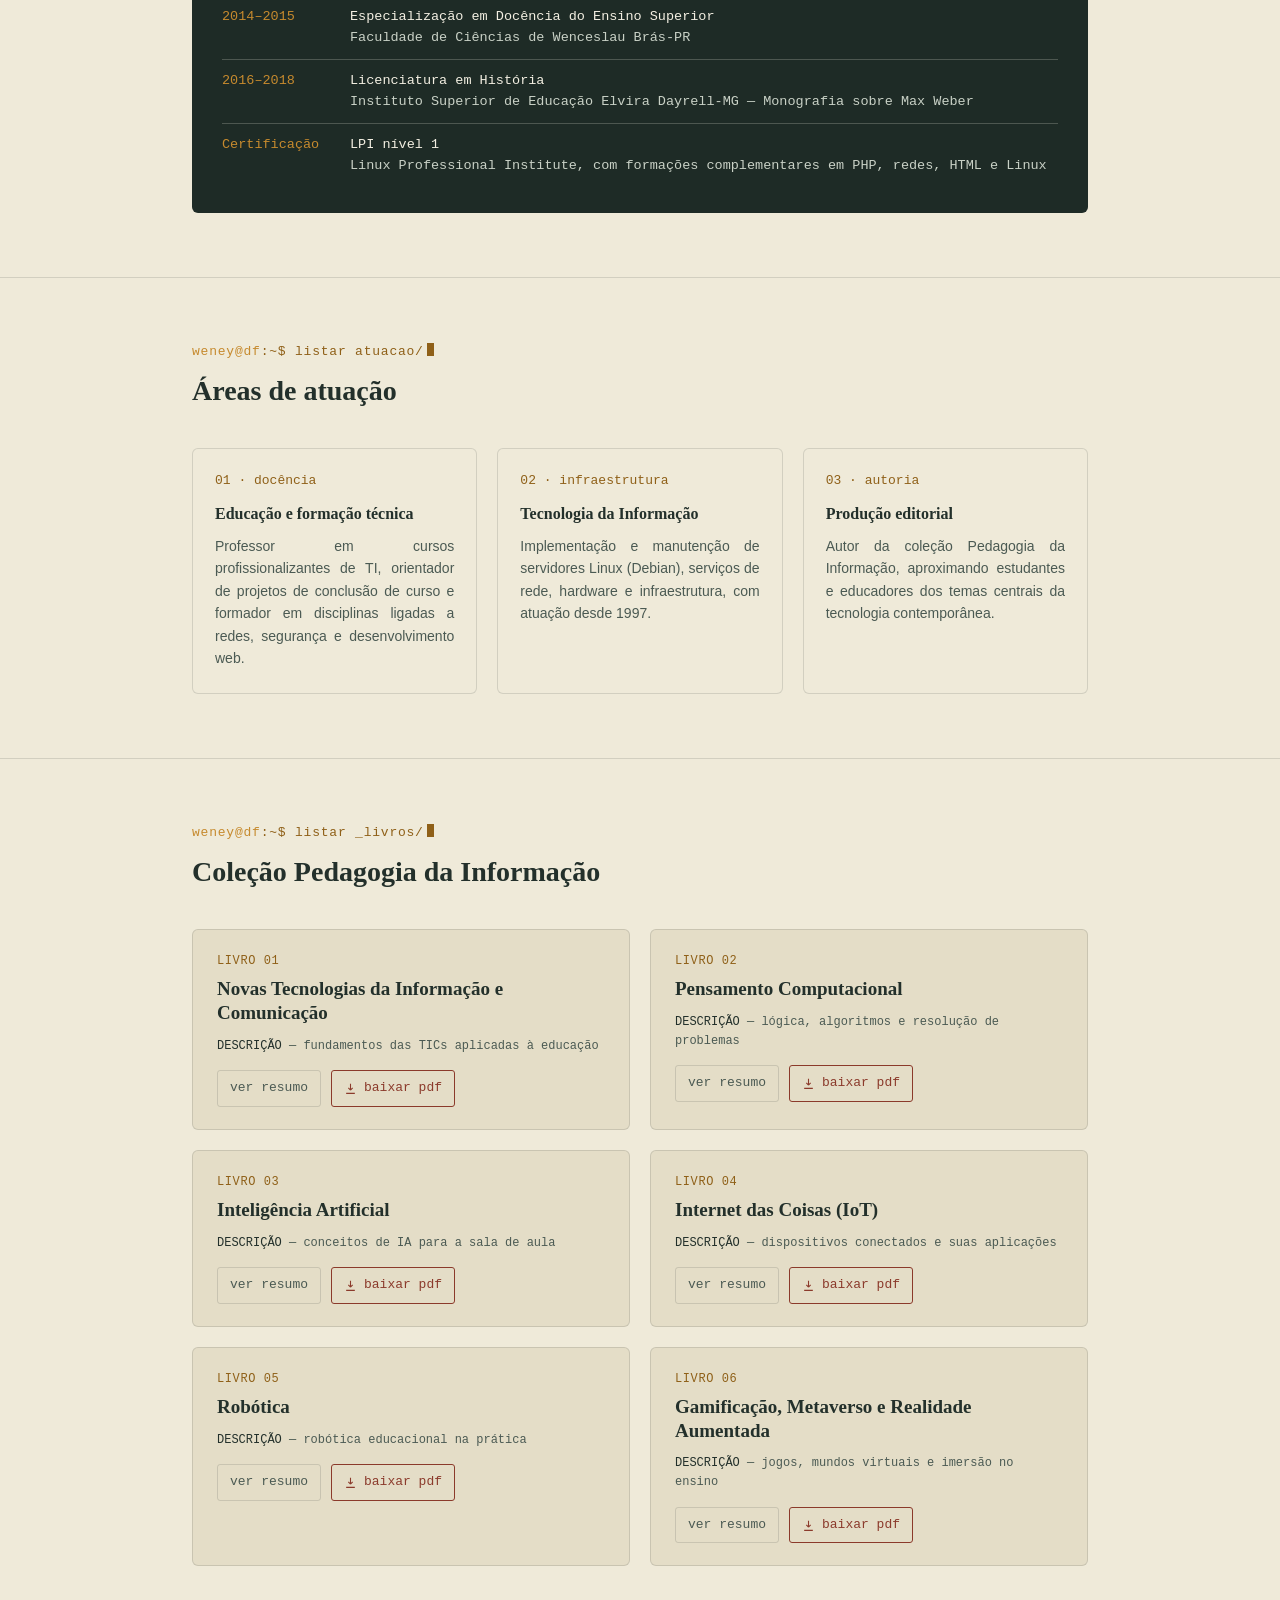
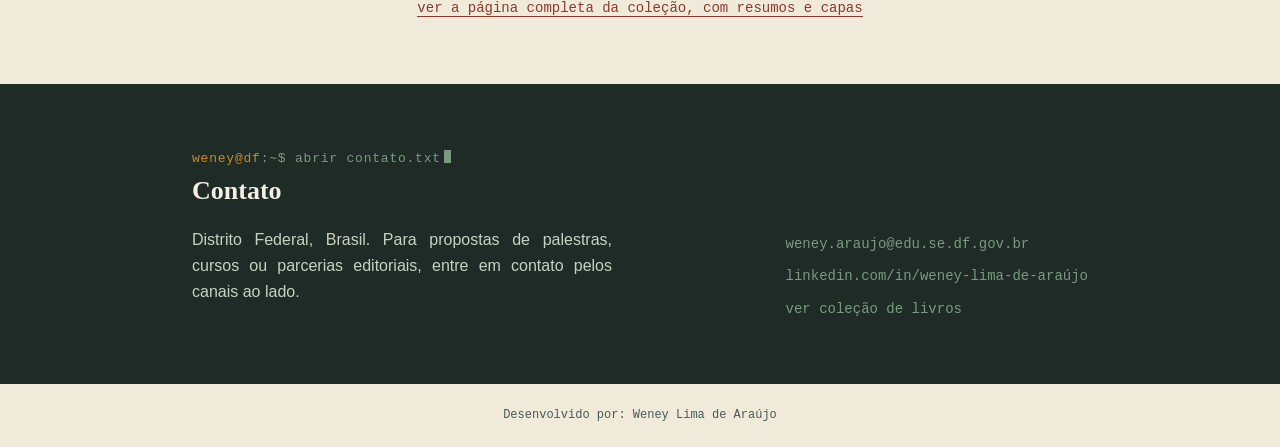
==== commit 94fc51c9: "Add files via upload" ====
--- a/index.html
+++ b/index.html
@@ -273,7 +273,7 @@
     </div>
   </section>
 
-  <footer>weney lima de araújo — professor · TI · autor</footer>
+  <footer>Desenvolvido por: Weney Lima de Araújo</footer>
 
   <script>
     var els = document.querySelectorAll('.reveal');
